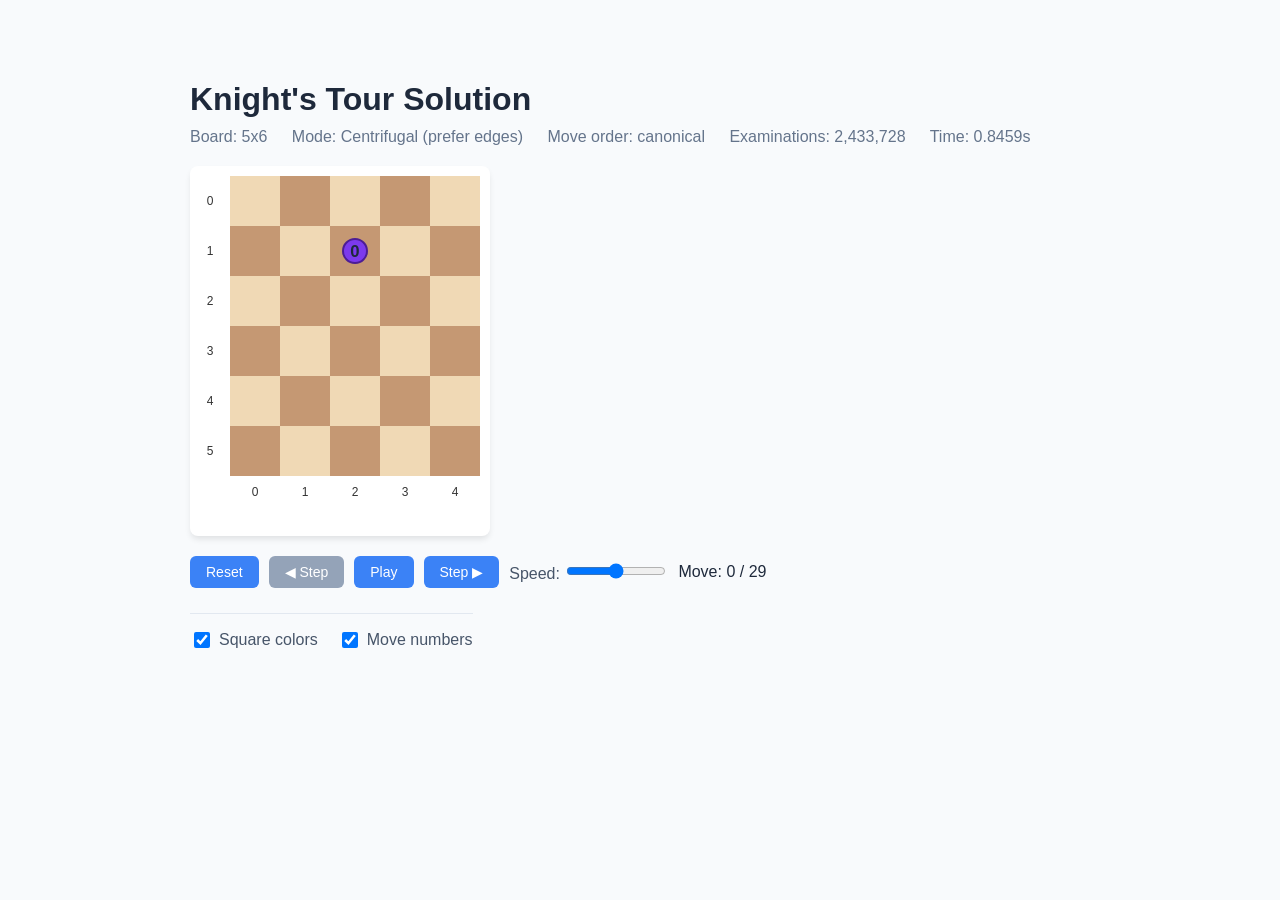
==== knight-tour.html @ e676902e "adapted README and added more options to the graph" ====
<!DOCTYPE html>
<html lang="en">
<head>
    <meta charset="UTF-8">
    <meta name="viewport" content="width=device-width, initial-scale=1.0">
    <title>Knight's Tour - 5x6</title>
    <style>
body {
    font-family: -apple-system, BlinkMacSystemFont, 'Segoe UI', Roboto, sans-serif;
    max-width: 900px;
    margin: 40px auto;
    padding: 20px;
    background: #f8fafc;
}
h1 {
    color: #1e293b;
    margin-bottom: 10px;
}
.metadata {
    color: #64748b;
    margin-bottom: 20px;
}
.metadata span {
    margin-right: 20px;
}
#board {
    display: block;
    margin: 20px 0;
    background: white;
    border-radius: 8px;
    box-shadow: 0 4px 6px -1px rgba(0,0,0,0.1);
    padding: 10px;
}
.controls {
    display: flex;
    gap: 10px;
    align-items: center;
    margin-top: 20px;
    flex-wrap: wrap;
}
.controls button {
    padding: 8px 16px;
    font-size: 14px;
    border: none;
    border-radius: 6px;
    background: #3b82f6;
    color: white;
    cursor: pointer;
    transition: background 0.2s;
}
.controls button:hover {
    background: #2563eb;
}
.controls button:disabled {
    background: #94a3b8;
    cursor: not-allowed;
}
.controls label {
    color: #475569;
}
.controls input[type="range"] {
    width: 100px;
}
#move-display {
    font-size: 16px;
    color: #1e293b;
    font-weight: 500;
    min-width: 120px;
}
.view-options {
    margin-top: 15px;
    padding-top: 15px;
    border-top: 1px solid #e2e8f0;
    display: flex;
    gap: 20px;
    flex-wrap: wrap;
}
.view-options label {
    display: flex;
    align-items: center;
    gap: 6px;
    color: #475569;
    cursor: pointer;
    user-select: none;
}
.view-options input[type="checkbox"] {
    width: 16px;
    height: 16px;
    cursor: pointer;
}
</style>
</head>
<body>
    <h1>Knight's Tour Solution</h1>
    <div class="metadata">
        <span>Board: 5x6</span>
        <span>Mode: Centrifugal (prefer edges)</span>
        <span>Move order: canonical</span>
        <span>Examinations: 2,433,728</span>
        <span>Time: 0.8459s</span>
    </div>
    <svg id="board" width="280" height="350"
     xmlns="http://www.w3.org/2000/svg">
    <!-- Grid with colors -->
    <g id="grid-colored">
    <rect x="30" y="0" width="50" height="50" fill="#f0d9b5" />
    <rect x="80" y="0" width="50" height="50" fill="#c59873" />
    <rect x="130" y="0" width="50" height="50" fill="#f0d9b5" />
    <rect x="180" y="0" width="50" height="50" fill="#c59873" />
    <rect x="230" y="0" width="50" height="50" fill="#f0d9b5" />
    <rect x="30" y="50" width="50" height="50" fill="#c59873" />
    <rect x="80" y="50" width="50" height="50" fill="#f0d9b5" />
    <rect x="130" y="50" width="50" height="50" fill="#c59873" />
    <rect x="180" y="50" width="50" height="50" fill="#f0d9b5" />
    <rect x="230" y="50" width="50" height="50" fill="#c59873" />
    <rect x="30" y="100" width="50" height="50" fill="#f0d9b5" />
    <rect x="80" y="100" width="50" height="50" fill="#c59873" />
    <rect x="130" y="100" width="50" height="50" fill="#f0d9b5" />
    <rect x="180" y="100" width="50" height="50" fill="#c59873" />
    <rect x="230" y="100" width="50" height="50" fill="#f0d9b5" />
    <rect x="30" y="150" width="50" height="50" fill="#c59873" />
    <rect x="80" y="150" width="50" height="50" fill="#f0d9b5" />
    <rect x="130" y="150" width="50" height="50" fill="#c59873" />
    <rect x="180" y="150" width="50" height="50" fill="#f0d9b5" />
    <rect x="230" y="150" width="50" height="50" fill="#c59873" />
    <rect x="30" y="200" width="50" height="50" fill="#f0d9b5" />
    <rect x="80" y="200" width="50" height="50" fill="#c59873" />
    <rect x="130" y="200" width="50" height="50" fill="#f0d9b5" />
    <rect x="180" y="200" width="50" height="50" fill="#c59873" />
    <rect x="230" y="200" width="50" height="50" fill="#f0d9b5" />
    <rect x="30" y="250" width="50" height="50" fill="#c59873" />
    <rect x="80" y="250" width="50" height="50" fill="#f0d9b5" />
    <rect x="130" y="250" width="50" height="50" fill="#c59873" />
    <rect x="180" y="250" width="50" height="50" fill="#f0d9b5" />
    <rect x="230" y="250" width="50" height="50" fill="#c59873" />
    </g>

    <!-- Grid without colors (hidden by default) -->
    <g id="grid-plain" style="display:none;">
    <rect x="30" y="0" width="50" height="50" fill="white" stroke="#ccc" stroke-width="1" />
    <rect x="80" y="0" width="50" height="50" fill="white" stroke="#ccc" stroke-width="1" />
    <rect x="130" y="0" width="50" height="50" fill="white" stroke="#ccc" stroke-width="1" />
    <rect x="180" y="0" width="50" height="50" fill="white" stroke="#ccc" stroke-width="1" />
    <rect x="230" y="0" width="50" height="50" fill="white" stroke="#ccc" stroke-width="1" />
    <rect x="30" y="50" width="50" height="50" fill="white" stroke="#ccc" stroke-width="1" />
    <rect x="80" y="50" width="50" height="50" fill="white" stroke="#ccc" stroke-width="1" />
    <rect x="130" y="50" width="50" height="50" fill="white" stroke="#ccc" stroke-width="1" />
    <rect x="180" y="50" width="50" height="50" fill="white" stroke="#ccc" stroke-width="1" />
    <rect x="230" y="50" width="50" height="50" fill="white" stroke="#ccc" stroke-width="1" />
    <rect x="30" y="100" width="50" height="50" fill="white" stroke="#ccc" stroke-width="1" />
    <rect x="80" y="100" width="50" height="50" fill="white" stroke="#ccc" stroke-width="1" />
    <rect x="130" y="100" width="50" height="50" fill="white" stroke="#ccc" stroke-width="1" />
    <rect x="180" y="100" width="50" height="50" fill="white" stroke="#ccc" stroke-width="1" />
    <rect x="230" y="100" width="50" height="50" fill="white" stroke="#ccc" stroke-width="1" />
    <rect x="30" y="150" width="50" height="50" fill="white" stroke="#ccc" stroke-width="1" />
    <rect x="80" y="150" width="50" height="50" fill="white" stroke="#ccc" stroke-width="1" />
    <rect x="130" y="150" width="50" height="50" fill="white" stroke="#ccc" stroke-width="1" />
    <rect x="180" y="150" width="50" height="50" fill="white" stroke="#ccc" stroke-width="1" />
    <rect x="230" y="150" width="50" height="50" fill="white" stroke="#ccc" stroke-width="1" />
    <rect x="30" y="200" width="50" height="50" fill="white" stroke="#ccc" stroke-width="1" />
    <rect x="80" y="200" width="50" height="50" fill="white" stroke="#ccc" stroke-width="1" />
    <rect x="130" y="200" width="50" height="50" fill="white" stroke="#ccc" stroke-width="1" />
    <rect x="180" y="200" width="50" height="50" fill="white" stroke="#ccc" stroke-width="1" />
    <rect x="230" y="200" width="50" height="50" fill="white" stroke="#ccc" stroke-width="1" />
    <rect x="30" y="250" width="50" height="50" fill="white" stroke="#ccc" stroke-width="1" />
    <rect x="80" y="250" width="50" height="50" fill="white" stroke="#ccc" stroke-width="1" />
    <rect x="130" y="250" width="50" height="50" fill="white" stroke="#ccc" stroke-width="1" />
    <rect x="180" y="250" width="50" height="50" fill="white" stroke="#ccc" stroke-width="1" />
    <rect x="230" y="250" width="50" height="50" fill="white" stroke="#ccc" stroke-width="1" />
    </g>

    <!-- Coordinates -->
    <text x="55.0" y="320" text-anchor="middle" font-size="12" fill="#333">0</text>
    <text x="105.0" y="320" text-anchor="middle" font-size="12" fill="#333">1</text>
    <text x="155.0" y="320" text-anchor="middle" font-size="12" fill="#333">2</text>
    <text x="205.0" y="320" text-anchor="middle" font-size="12" fill="#333">3</text>
    <text x="255.0" y="320" text-anchor="middle" font-size="12" fill="#333">4</text>
    <text x="10" y="29.0" text-anchor="middle" font-size="12" fill="#333">0</text>
    <text x="10" y="79.0" text-anchor="middle" font-size="12" fill="#333">1</text>
    <text x="10" y="129.0" text-anchor="middle" font-size="12" fill="#333">2</text>
    <text x="10" y="179.0" text-anchor="middle" font-size="12" fill="#333">3</text>
    <text x="10" y="229.0" text-anchor="middle" font-size="12" fill="#333">4</text>
    <text x="10" y="279.0" text-anchor="middle" font-size="12" fill="#333">5</text>

    <!-- Path (drawn by JavaScript) -->
    <g id="path-lines"></g>

    <!-- Closing line for closed tour (hidden until complete) -->
    <line id="closing-line" style="display:none;"
          stroke="#ef4444" stroke-width="4" stroke-linecap="round"
          stroke-dasharray="8,4" />

    <!-- Knight marker -->
    <circle id="knight" cx="0" cy="0" r="12" fill="#7c3aed"
            stroke="#4c1d95" stroke-width="2" style="display:none;" />

    <!-- Move numbers (shown progressively) -->
    <g id="move-numbers"></g>
</svg>
    
    <div class="controls">
        <button id="reset" onclick="reset()">Reset</button>
        <button id="stepBack" onclick="stepBack()">◀ Step</button>
        <button id="playPause" onclick="togglePlayPause()">Play</button>
        <button id="stepForward" onclick="stepForward()">Step ▶</button>
        <label>Speed: <input type="range" id="speed" min="1" max="100" value="50"></label>
        <span id="move-display">Move: 0 / 0</span>
        <div class="view-options">
            <label><input type="checkbox" id="showColors" checked onchange="toggleColors()"> Square colors</label>
            <label><input type="checkbox" id="showNumbers" checked onchange="toggleNumbers()"> Move numbers</label>
        </div>
    </div>
    <script>

const path = [[2, 1], [0, 0], [1, 2], [0, 4], [2, 5], [4, 4], [2, 3], [3, 5], [4, 3], [3, 1], [1, 0], [0, 2], [1, 4], [3, 3], [4, 5], [2, 4], [0, 5], [1, 3], [0, 1], [2, 0], [4, 1], [2, 2], [3, 0], [4, 2], [3, 4], [1, 5], [0, 3], [1, 1], [3, 2], [4, 0]];
const cellSize = 50;
const margin = 30;
const total = path.length;
const isClosed = true;

let currentMove = 0;
let isPlaying = false;
let animationTimer = null;
let showNumbers = true;
let showColors = true;

function getCellCenter(x, y) {
    return [
        margin + x * cellSize + cellSize / 2,
        y * cellSize + cellSize / 2
    ];
}

function interpolateColor(ratio) {
    const r = Math.floor(0x22 + (0xef - 0x22) * ratio);
    const g = Math.floor(0xc5 - (0xc5 - 0x44) * ratio);
    const b = Math.floor(0x5e - (0x5e - 0x44) * ratio);
    return `#${r.toString(16).padStart(2,'0')}${g.toString(16).padStart(2,'0')}${b.toString(16).padStart(2,'0')}`;
}

function updateDisplay() {
    document.getElementById('move-display').textContent = `Move: ${currentMove} / ${total - 1}`;
    document.getElementById('stepBack').disabled = currentMove === 0;
    document.getElementById('stepForward').disabled = currentMove >= total - 1;
}

function updateClosingLine() {
    const closingLine = document.getElementById('closing-line');
    if (!isClosed || currentMove < total - 1) {
        closingLine.style.display = 'none';
        return;
    }
    // Show closing line when tour is complete
    const [x1, y1] = getCellCenter(path[total-1][0], path[total-1][1]);
    const [x2, y2] = getCellCenter(path[0][0], path[0][1]);
    closingLine.setAttribute('x1', x1);
    closingLine.setAttribute('y1', y1);
    closingLine.setAttribute('x2', x2);
    closingLine.setAttribute('y2', y2);
    closingLine.style.display = 'block';
}

function drawUpToMove(moveNum) {
    const pathGroup = document.getElementById('path-lines');
    const numbersGroup = document.getElementById('move-numbers');
    const knight = document.getElementById('knight');

    // Clear existing
    pathGroup.innerHTML = '';
    numbersGroup.innerHTML = '';

    // Draw path lines up to current move
    for (let i = 0; i < moveNum; i++) {
        const [x1, y1] = getCellCenter(path[i][0], path[i][1]);
        const [x2, y2] = getCellCenter(path[i+1][0], path[i+1][1]);
        const ratio = i / (total - 1);
        const color = interpolateColor(ratio);

        const line = document.createElementNS('http://www.w3.org/2000/svg', 'line');
        line.setAttribute('x1', x1);
        line.setAttribute('y1', y1);
        line.setAttribute('x2', x2);
        line.setAttribute('y2', y2);
        line.setAttribute('stroke', color);
        line.setAttribute('stroke-width', '3');
        line.setAttribute('stroke-linecap', 'round');
        pathGroup.appendChild(line);
    }

    // Draw move numbers up to current (if enabled)
    if (showNumbers) {
        const fontSize = cellSize / 3;
        for (let i = 0; i <= moveNum; i++) {
            const [cx, cy] = getCellCenter(path[i][0], path[i][1]);
            const text = document.createElementNS('http://www.w3.org/2000/svg', 'text');
            text.setAttribute('x', cx);
            text.setAttribute('y', cy + fontSize / 3);
            text.setAttribute('text-anchor', 'middle');
            text.setAttribute('font-size', fontSize);
            text.setAttribute('font-weight', 'bold');
            text.setAttribute('fill', '#1e293b');
            text.textContent = i;
            numbersGroup.appendChild(text);
        }
    }

    // Position knight
    const [kx, ky] = getCellCenter(path[moveNum][0], path[moveNum][1]);
    knight.setAttribute('cx', kx);
    knight.setAttribute('cy', ky);
    knight.style.display = 'block';

    // Update closing line
    updateClosingLine();
}

function toggleNumbers() {
    showNumbers = document.getElementById('showNumbers').checked;
    drawUpToMove(currentMove);
}

function toggleColors() {
    showColors = document.getElementById('showColors').checked;
    document.getElementById('grid-colored').style.display = showColors ? 'block' : 'none';
    document.getElementById('grid-plain').style.display = showColors ? 'none' : 'block';
}

function stepForward() {
    if (currentMove < total - 1) {
        currentMove++;
        drawUpToMove(currentMove);
        updateDisplay();
    }
    if (currentMove >= total - 1) {
        pause();
    }
}

function stepBack() {
    if (currentMove > 0) {
        currentMove--;
        drawUpToMove(currentMove);
        updateDisplay();
    }
}

function reset() {
    pause();
    currentMove = 0;
    drawUpToMove(currentMove);
    updateDisplay();
}

function getSpeed() {
    return 1000 - document.getElementById('speed').value * 9;
}

function play() {
    if (currentMove >= total - 1) {
        currentMove = 0;
    }
    isPlaying = true;
    document.getElementById('playPause').textContent = 'Pause';
    tick();
}

function pause() {
    isPlaying = false;
    document.getElementById('playPause').textContent = 'Play';
    if (animationTimer) {
        clearTimeout(animationTimer);
        animationTimer = null;
    }
}

function togglePlayPause() {
    if (isPlaying) {
        pause();
    } else {
        play();
    }
}

function tick() {
    if (!isPlaying) return;
    stepForward();
    if (currentMove < total - 1) {
        animationTimer = setTimeout(tick, getSpeed());
    }
}

// Initialize
drawUpToMove(0);
updateDisplay();

</script>
</body>
</html>
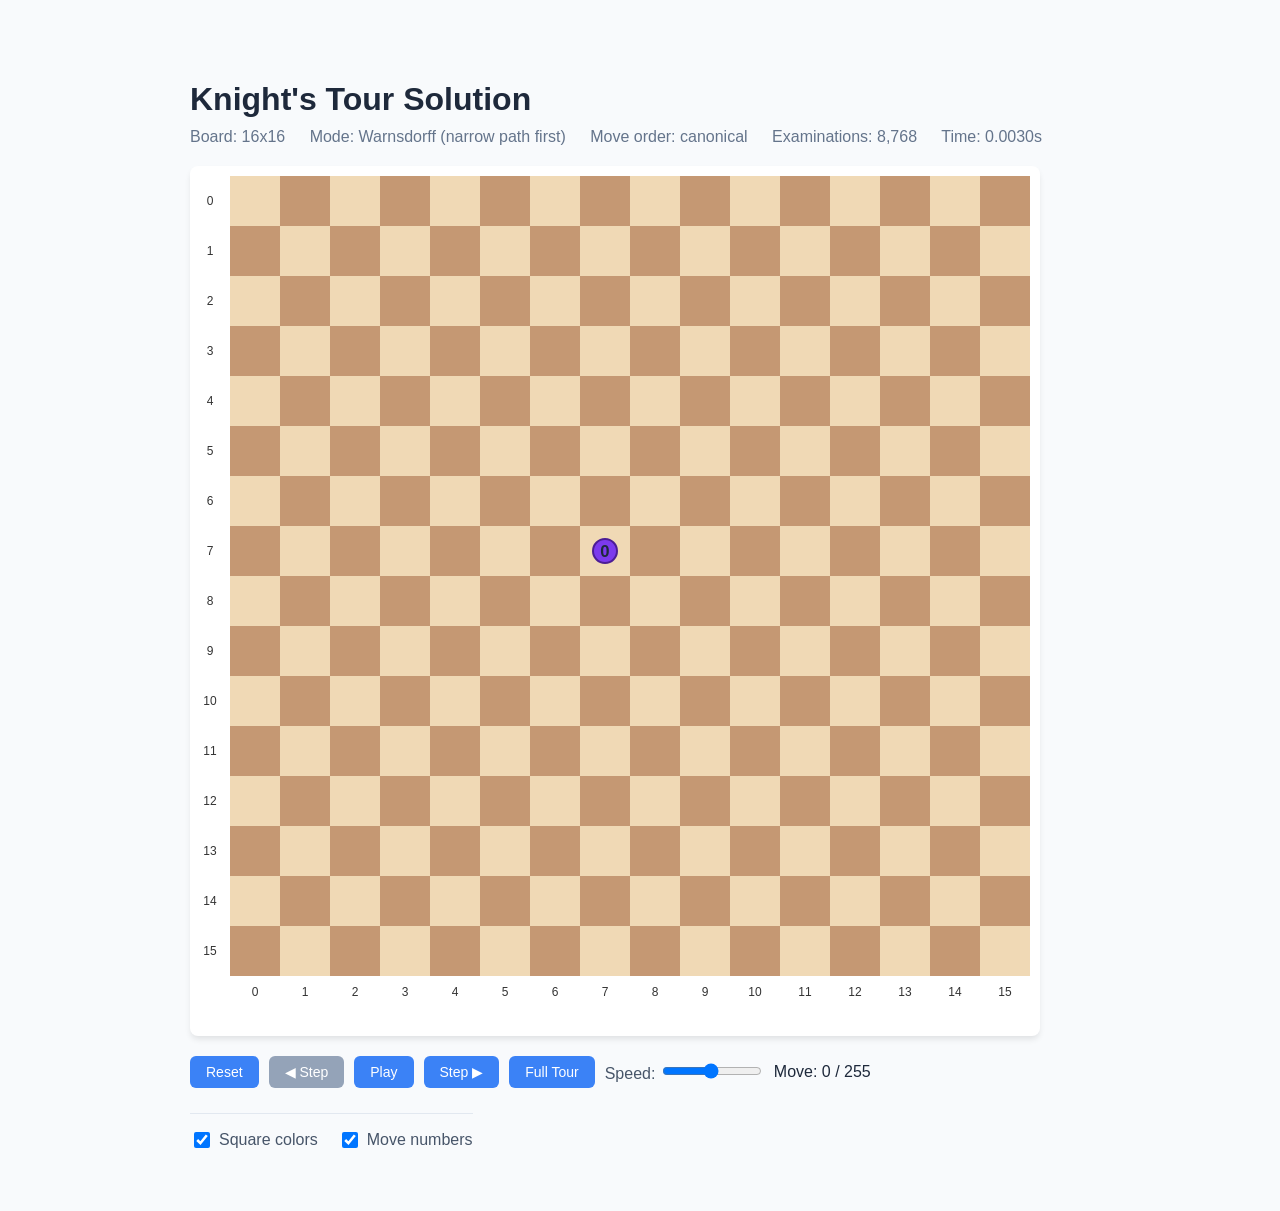
==== commit b63a0e9e: "Add symmetry analysis and German README" ====
--- a/knight-tour.html
+++ b/knight-tour.html
@@ -3,7 +3,7 @@
 <head>
     <meta charset="UTF-8">
     <meta name="viewport" content="width=device-width, initial-scale=1.0">
-    <title>Knight's Tour - 5x6</title>
+    <title>Knight's Tour - 16x16</title>
     <style>
 body {
     font-family: -apple-system, BlinkMacSystemFont, 'Segoe UI', Roboto, sans-serif;
@@ -93,13 +93,13 @@
 <body>
     <h1>Knight's Tour Solution</h1>
     <div class="metadata">
-        <span>Board: 5x6</span>
-        <span>Mode: Centrifugal (prefer edges)</span>
+        <span>Board: 16x16</span>
+        <span>Mode: Warnsdorff (narrow path first)</span>
         <span>Move order: canonical</span>
-        <span>Examinations: 2,433,728</span>
-        <span>Time: 0.8459s</span>
+        <span>Examinations: 8,768</span>
+        <span>Time: 0.0030s</span>
     </div>
-    <svg id="board" width="280" height="350"
+    <svg id="board" width="830" height="850"
      xmlns="http://www.w3.org/2000/svg">
     <!-- Grid with colors -->
     <g id="grid-colored">
@@ -108,31 +108,257 @@
     <rect x="130" y="0" width="50" height="50" fill="#f0d9b5" />
     <rect x="180" y="0" width="50" height="50" fill="#c59873" />
     <rect x="230" y="0" width="50" height="50" fill="#f0d9b5" />
+    <rect x="280" y="0" width="50" height="50" fill="#c59873" />
+    <rect x="330" y="0" width="50" height="50" fill="#f0d9b5" />
+    <rect x="380" y="0" width="50" height="50" fill="#c59873" />
+    <rect x="430" y="0" width="50" height="50" fill="#f0d9b5" />
+    <rect x="480" y="0" width="50" height="50" fill="#c59873" />
+    <rect x="530" y="0" width="50" height="50" fill="#f0d9b5" />
+    <rect x="580" y="0" width="50" height="50" fill="#c59873" />
+    <rect x="630" y="0" width="50" height="50" fill="#f0d9b5" />
+    <rect x="680" y="0" width="50" height="50" fill="#c59873" />
+    <rect x="730" y="0" width="50" height="50" fill="#f0d9b5" />
+    <rect x="780" y="0" width="50" height="50" fill="#c59873" />
     <rect x="30" y="50" width="50" height="50" fill="#c59873" />
     <rect x="80" y="50" width="50" height="50" fill="#f0d9b5" />
     <rect x="130" y="50" width="50" height="50" fill="#c59873" />
     <rect x="180" y="50" width="50" height="50" fill="#f0d9b5" />
     <rect x="230" y="50" width="50" height="50" fill="#c59873" />
+    <rect x="280" y="50" width="50" height="50" fill="#f0d9b5" />
+    <rect x="330" y="50" width="50" height="50" fill="#c59873" />
+    <rect x="380" y="50" width="50" height="50" fill="#f0d9b5" />
+    <rect x="430" y="50" width="50" height="50" fill="#c59873" />
+    <rect x="480" y="50" width="50" height="50" fill="#f0d9b5" />
+    <rect x="530" y="50" width="50" height="50" fill="#c59873" />
+    <rect x="580" y="50" width="50" height="50" fill="#f0d9b5" />
+    <rect x="630" y="50" width="50" height="50" fill="#c59873" />
+    <rect x="680" y="50" width="50" height="50" fill="#f0d9b5" />
+    <rect x="730" y="50" width="50" height="50" fill="#c59873" />
+    <rect x="780" y="50" width="50" height="50" fill="#f0d9b5" />
     <rect x="30" y="100" width="50" height="50" fill="#f0d9b5" />
     <rect x="80" y="100" width="50" height="50" fill="#c59873" />
     <rect x="130" y="100" width="50" height="50" fill="#f0d9b5" />
     <rect x="180" y="100" width="50" height="50" fill="#c59873" />
     <rect x="230" y="100" width="50" height="50" fill="#f0d9b5" />
+    <rect x="280" y="100" width="50" height="50" fill="#c59873" />
+    <rect x="330" y="100" width="50" height="50" fill="#f0d9b5" />
+    <rect x="380" y="100" width="50" height="50" fill="#c59873" />
+    <rect x="430" y="100" width="50" height="50" fill="#f0d9b5" />
+    <rect x="480" y="100" width="50" height="50" fill="#c59873" />
+    <rect x="530" y="100" width="50" height="50" fill="#f0d9b5" />
+    <rect x="580" y="100" width="50" height="50" fill="#c59873" />
+    <rect x="630" y="100" width="50" height="50" fill="#f0d9b5" />
+    <rect x="680" y="100" width="50" height="50" fill="#c59873" />
+    <rect x="730" y="100" width="50" height="50" fill="#f0d9b5" />
+    <rect x="780" y="100" width="50" height="50" fill="#c59873" />
     <rect x="30" y="150" width="50" height="50" fill="#c59873" />
     <rect x="80" y="150" width="50" height="50" fill="#f0d9b5" />
     <rect x="130" y="150" width="50" height="50" fill="#c59873" />
     <rect x="180" y="150" width="50" height="50" fill="#f0d9b5" />
     <rect x="230" y="150" width="50" height="50" fill="#c59873" />
+    <rect x="280" y="150" width="50" height="50" fill="#f0d9b5" />
+    <rect x="330" y="150" width="50" height="50" fill="#c59873" />
+    <rect x="380" y="150" width="50" height="50" fill="#f0d9b5" />
+    <rect x="430" y="150" width="50" height="50" fill="#c59873" />
+    <rect x="480" y="150" width="50" height="50" fill="#f0d9b5" />
+    <rect x="530" y="150" width="50" height="50" fill="#c59873" />
+    <rect x="580" y="150" width="50" height="50" fill="#f0d9b5" />
+    <rect x="630" y="150" width="50" height="50" fill="#c59873" />
+    <rect x="680" y="150" width="50" height="50" fill="#f0d9b5" />
+    <rect x="730" y="150" width="50" height="50" fill="#c59873" />
+    <rect x="780" y="150" width="50" height="50" fill="#f0d9b5" />
     <rect x="30" y="200" width="50" height="50" fill="#f0d9b5" />
     <rect x="80" y="200" width="50" height="50" fill="#c59873" />
     <rect x="130" y="200" width="50" height="50" fill="#f0d9b5" />
     <rect x="180" y="200" width="50" height="50" fill="#c59873" />
     <rect x="230" y="200" width="50" height="50" fill="#f0d9b5" />
+    <rect x="280" y="200" width="50" height="50" fill="#c59873" />
+    <rect x="330" y="200" width="50" height="50" fill="#f0d9b5" />
+    <rect x="380" y="200" width="50" height="50" fill="#c59873" />
+    <rect x="430" y="200" width="50" height="50" fill="#f0d9b5" />
+    <rect x="480" y="200" width="50" height="50" fill="#c59873" />
+    <rect x="530" y="200" width="50" height="50" fill="#f0d9b5" />
+    <rect x="580" y="200" width="50" height="50" fill="#c59873" />
+    <rect x="630" y="200" width="50" height="50" fill="#f0d9b5" />
+    <rect x="680" y="200" width="50" height="50" fill="#c59873" />
+    <rect x="730" y="200" width="50" height="50" fill="#f0d9b5" />
+    <rect x="780" y="200" width="50" height="50" fill="#c59873" />
     <rect x="30" y="250" width="50" height="50" fill="#c59873" />
     <rect x="80" y="250" width="50" height="50" fill="#f0d9b5" />
     <rect x="130" y="250" width="50" height="50" fill="#c59873" />
     <rect x="180" y="250" width="50" height="50" fill="#f0d9b5" />
     <rect x="230" y="250" width="50" height="50" fill="#c59873" />
+    <rect x="280" y="250" width="50" height="50" fill="#f0d9b5" />
+    <rect x="330" y="250" width="50" height="50" fill="#c59873" />
+    <rect x="380" y="250" width="50" height="50" fill="#f0d9b5" />
+    <rect x="430" y="250" width="50" height="50" fill="#c59873" />
+    <rect x="480" y="250" width="50" height="50" fill="#f0d9b5" />
+    <rect x="530" y="250" width="50" height="50" fill="#c59873" />
+    <rect x="580" y="250" width="50" height="50" fill="#f0d9b5" />
+    <rect x="630" y="250" width="50" height="50" fill="#c59873" />
+    <rect x="680" y="250" width="50" height="50" fill="#f0d9b5" />
+    <rect x="730" y="250" width="50" height="50" fill="#c59873" />
+    <rect x="780" y="250" width="50" height="50" fill="#f0d9b5" />
+    <rect x="30" y="300" width="50" height="50" fill="#f0d9b5" />
+    <rect x="80" y="300" width="50" height="50" fill="#c59873" />
+    <rect x="130" y="300" width="50" height="50" fill="#f0d9b5" />
+    <rect x="180" y="300" width="50" height="50" fill="#c59873" />
+    <rect x="230" y="300" width="50" height="50" fill="#f0d9b5" />
+    <rect x="280" y="300" width="50" height="50" fill="#c59873" />
+    <rect x="330" y="300" width="50" height="50" fill="#f0d9b5" />
+    <rect x="380" y="300" width="50" height="50" fill="#c59873" />
+    <rect x="430" y="300" width="50" height="50" fill="#f0d9b5" />
+    <rect x="480" y="300" width="50" height="50" fill="#c59873" />
+    <rect x="530" y="300" width="50" height="50" fill="#f0d9b5" />
+    <rect x="580" y="300" width="50" height="50" fill="#c59873" />
+    <rect x="630" y="300" width="50" height="50" fill="#f0d9b5" />
+    <rect x="680" y="300" width="50" height="50" fill="#c59873" />
+    <rect x="730" y="300" width="50" height="50" fill="#f0d9b5" />
+    <rect x="780" y="300" width="50" height="50" fill="#c59873" />
+    <rect x="30" y="350" width="50" height="50" fill="#c59873" />
+    <rect x="80" y="350" width="50" height="50" fill="#f0d9b5" />
+    <rect x="130" y="350" width="50" height="50" fill="#c59873" />
+    <rect x="180" y="350" width="50" height="50" fill="#f0d9b5" />
+    <rect x="230" y="350" width="50" height="50" fill="#c59873" />
+    <rect x="280" y="350" width="50" height="50" fill="#f0d9b5" />
+    <rect x="330" y="350" width="50" height="50" fill="#c59873" />
+    <rect x="380" y="350" width="50" height="50" fill="#f0d9b5" />
+    <rect x="430" y="350" width="50" height="50" fill="#c59873" />
+    <rect x="480" y="350" width="50" height="50" fill="#f0d9b5" />
+    <rect x="530" y="350" width="50" height="50" fill="#c59873" />
+    <rect x="580" y="350" width="50" height="50" fill="#f0d9b5" />
+    <rect x="630" y="350" width="50" height="50" fill="#c59873" />
+    <rect x="680" y="350" width="50" height="50" fill="#f0d9b5" />
+    <rect x="730" y="350" width="50" height="50" fill="#c59873" />
+    <rect x="780" y="350" width="50" height="50" fill="#f0d9b5" />
+    <rect x="30" y="400" width="50" height="50" fill="#f0d9b5" />
+    <rect x="80" y="400" width="50" height="50" fill="#c59873" />
+    <rect x="130" y="400" width="50" height="50" fill="#f0d9b5" />
+    <rect x="180" y="400" width="50" height="50" fill="#c59873" />
+    <rect x="230" y="400" width="50" height="50" fill="#f0d9b5" />
+    <rect x="280" y="400" width="50" height="50" fill="#c59873" />
+    <rect x="330" y="400" width="50" height="50" fill="#f0d9b5" />
+    <rect x="380" y="400" width="50" height="50" fill="#c59873" />
+    <rect x="430" y="400" width="50" height="50" fill="#f0d9b5" />
+    <rect x="480" y="400" width="50" height="50" fill="#c59873" />
+    <rect x="530" y="400" width="50" height="50" fill="#f0d9b5" />
+    <rect x="580" y="400" width="50" height="50" fill="#c59873" />
+    <rect x="630" y="400" width="50" height="50" fill="#f0d9b5" />
+    <rect x="680" y="400" width="50" height="50" fill="#c59873" />
+    <rect x="730" y="400" width="50" height="50" fill="#f0d9b5" />
+    <rect x="780" y="400" width="50" height="50" fill="#c59873" />
+    <rect x="30" y="450" width="50" height="50" fill="#c59873" />
+    <rect x="80" y="450" width="50" height="50" fill="#f0d9b5" />
+    <rect x="130" y="450" width="50" height="50" fill="#c59873" />
+    <rect x="180" y="450" width="50" height="50" fill="#f0d9b5" />
+    <rect x="230" y="450" width="50" height="50" fill="#c59873" />
+    <rect x="280" y="450" width="50" height="50" fill="#f0d9b5" />
+    <rect x="330" y="450" width="50" height="50" fill="#c59873" />
+    <rect x="380" y="450" width="50" height="50" fill="#f0d9b5" />
+    <rect x="430" y="450" width="50" height="50" fill="#c59873" />
+    <rect x="480" y="450" width="50" height="50" fill="#f0d9b5" />
+    <rect x="530" y="450" width="50" height="50" fill="#c59873" />
+    <rect x="580" y="450" width="50" height="50" fill="#f0d9b5" />
+    <rect x="630" y="450" width="50" height="50" fill="#c59873" />
+    <rect x="680" y="450" width="50" height="50" fill="#f0d9b5" />
+    <rect x="730" y="450" width="50" height="50" fill="#c59873" />
+    <rect x="780" y="450" width="50" height="50" fill="#f0d9b5" />
+    <rect x="30" y="500" width="50" height="50" fill="#f0d9b5" />
+    <rect x="80" y="500" width="50" height="50" fill="#c59873" />
+    <rect x="130" y="500" width="50" height="50" fill="#f0d9b5" />
+    <rect x="180" y="500" width="50" height="50" fill="#c59873" />
+    <rect x="230" y="500" width="50" height="50" fill="#f0d9b5" />
+    <rect x="280" y="500" width="50" height="50" fill="#c59873" />
+    <rect x="330" y="500" width="50" height="50" fill="#f0d9b5" />
+    <rect x="380" y="500" width="50" height="50" fill="#c59873" />
+    <rect x="430" y="500" width="50" height="50" fill="#f0d9b5" />
+    <rect x="480" y="500" width="50" height="50" fill="#c59873" />
+    <rect x="530" y="500" width="50" height="50" fill="#f0d9b5" />
+    <rect x="580" y="500" width="50" height="50" fill="#c59873" />
+    <rect x="630" y="500" width="50" height="50" fill="#f0d9b5" />
+    <rect x="680" y="500" width="50" height="50" fill="#c59873" />
+    <rect x="730" y="500" width="50" height="50" fill="#f0d9b5" />
+    <rect x="780" y="500" width="50" height="50" fill="#c59873" />
+    <rect x="30" y="550" width="50" height="50" fill="#c59873" />
+    <rect x="80" y="550" width="50" height="50" fill="#f0d9b5" />
+    <rect x="130" y="550" width="50" height="50" fill="#c59873" />
+    <rect x="180" y="550" width="50" height="50" fill="#f0d9b5" />
+    <rect x="230" y="550" width="50" height="50" fill="#c59873" />
+    <rect x="280" y="550" width="50" height="50" fill="#f0d9b5" />
+    <rect x="330" y="550" width="50" height="50" fill="#c59873" />
+    <rect x="380" y="550" width="50" height="50" fill="#f0d9b5" />
+    <rect x="430" y="550" width="50" height="50" fill="#c59873" />
+    <rect x="480" y="550" width="50" height="50" fill="#f0d9b5" />
+    <rect x="530" y="550" width="50" height="50" fill="#c59873" />
+    <rect x="580" y="550" width="50" height="50" fill="#f0d9b5" />
+    <rect x="630" y="550" width="50" height="50" fill="#c59873" />
+    <rect x="680" y="550" width="50" height="50" fill="#f0d9b5" />
+    <rect x="730" y="550" width="50" height="50" fill="#c59873" />
+    <rect x="780" y="550" width="50" height="50" fill="#f0d9b5" />
+    <rect x="30" y="600" width="50" height="50" fill="#f0d9b5" />
+    <rect x="80" y="600" width="50" height="50" fill="#c59873" />
+    <rect x="130" y="600" width="50" height="50" fill="#f0d9b5" />
+    <rect x="180" y="600" width="50" height="50" fill="#c59873" />
+    <rect x="230" y="600" width="50" height="50" fill="#f0d9b5" />
+    <rect x="280" y="600" width="50" height="50" fill="#c59873" />
+    <rect x="330" y="600" width="50" height="50" fill="#f0d9b5" />
+    <rect x="380" y="600" width="50" height="50" fill="#c59873" />
+    <rect x="430" y="600" width="50" height="50" fill="#f0d9b5" />
+    <rect x="480" y="600" width="50" height="50" fill="#c59873" />
+    <rect x="530" y="600" width="50" height="50" fill="#f0d9b5" />
+    <rect x="580" y="600" width="50" height="50" fill="#c59873" />
+    <rect x="630" y="600" width="50" height="50" fill="#f0d9b5" />
+    <rect x="680" y="600" width="50" height="50" fill="#c59873" />
+    <rect x="730" y="600" width="50" height="50" fill="#f0d9b5" />
+    <rect x="780" y="600" width="50" height="50" fill="#c59873" />
+    <rect x="30" y="650" width="50" height="50" fill="#c59873" />
+    <rect x="80" y="650" width="50" height="50" fill="#f0d9b5" />
+    <rect x="130" y="650" width="50" height="50" fill="#c59873" />
+    <rect x="180" y="650" width="50" height="50" fill="#f0d9b5" />
+    <rect x="230" y="650" width="50" height="50" fill="#c59873" />
+    <rect x="280" y="650" width="50" height="50" fill="#f0d9b5" />
+    <rect x="330" y="650" width="50" height="50" fill="#c59873" />
+    <rect x="380" y="650" width="50" height="50" fill="#f0d9b5" />
+    <rect x="430" y="650" width="50" height="50" fill="#c59873" />
+    <rect x="480" y="650" width="50" height="50" fill="#f0d9b5" />
+    <rect x="530" y="650" width="50" height="50" fill="#c59873" />
+    <rect x="580" y="650" width="50" height="50" fill="#f0d9b5" />
+    <rect x="630" y="650" width="50" height="50" fill="#c59873" />
+    <rect x="680" y="650" width="50" height="50" fill="#f0d9b5" />
+    <rect x="730" y="650" width="50" height="50" fill="#c59873" />
+    <rect x="780" y="650" width="50" height="50" fill="#f0d9b5" />
+    <rect x="30" y="700" width="50" height="50" fill="#f0d9b5" />
+    <rect x="80" y="700" width="50" height="50" fill="#c59873" />
+    <rect x="130" y="700" width="50" height="50" fill="#f0d9b5" />
+    <rect x="180" y="700" width="50" height="50" fill="#c59873" />
+    <rect x="230" y="700" width="50" height="50" fill="#f0d9b5" />
+    <rect x="280" y="700" width="50" height="50" fill="#c59873" />
+    <rect x="330" y="700" width="50" height="50" fill="#f0d9b5" />
+    <rect x="380" y="700" width="50" height="50" fill="#c59873" />
+    <rect x="430" y="700" width="50" height="50" fill="#f0d9b5" />
+    <rect x="480" y="700" width="50" height="50" fill="#c59873" />
+    <rect x="530" y="700" width="50" height="50" fill="#f0d9b5" />
+    <rect x="580" y="700" width="50" height="50" fill="#c59873" />
+    <rect x="630" y="700" width="50" height="50" fill="#f0d9b5" />
+    <rect x="680" y="700" width="50" height="50" fill="#c59873" />
+    <rect x="730" y="700" width="50" height="50" fill="#f0d9b5" />
+    <rect x="780" y="700" width="50" height="50" fill="#c59873" />
+    <rect x="30" y="750" width="50" height="50" fill="#c59873" />
+    <rect x="80" y="750" width="50" height="50" fill="#f0d9b5" />
+    <rect x="130" y="750" width="50" height="50" fill="#c59873" />
+    <rect x="180" y="750" width="50" height="50" fill="#f0d9b5" />
+    <rect x="230" y="750" width="50" height="50" fill="#c59873" />
+    <rect x="280" y="750" width="50" height="50" fill="#f0d9b5" />
+    <rect x="330" y="750" width="50" height="50" fill="#c59873" />
+    <rect x="380" y="750" width="50" height="50" fill="#f0d9b5" />
+    <rect x="430" y="750" width="50" height="50" fill="#c59873" />
+    <rect x="480" y="750" width="50" height="50" fill="#f0d9b5" />
+    <rect x="530" y="750" width="50" height="50" fill="#c59873" />
+    <rect x="580" y="750" width="50" height="50" fill="#f0d9b5" />
+    <rect x="630" y="750" width="50" height="50" fill="#c59873" />
+    <rect x="680" y="750" width="50" height="50" fill="#f0d9b5" />
+    <rect x="730" y="750" width="50" height="50" fill="#c59873" />
+    <rect x="780" y="750" width="50" height="50" fill="#f0d9b5" />
     </g>
 
     <!-- Grid without colors (hidden by default) -->
@@ -142,45 +368,292 @@
     <rect x="130" y="0" width="50" height="50" fill="white" stroke="#ccc" stroke-width="1" />
     <rect x="180" y="0" width="50" height="50" fill="white" stroke="#ccc" stroke-width="1" />
     <rect x="230" y="0" width="50" height="50" fill="white" stroke="#ccc" stroke-width="1" />
+    <rect x="280" y="0" width="50" height="50" fill="white" stroke="#ccc" stroke-width="1" />
+    <rect x="330" y="0" width="50" height="50" fill="white" stroke="#ccc" stroke-width="1" />
+    <rect x="380" y="0" width="50" height="50" fill="white" stroke="#ccc" stroke-width="1" />
+    <rect x="430" y="0" width="50" height="50" fill="white" stroke="#ccc" stroke-width="1" />
+    <rect x="480" y="0" width="50" height="50" fill="white" stroke="#ccc" stroke-width="1" />
+    <rect x="530" y="0" width="50" height="50" fill="white" stroke="#ccc" stroke-width="1" />
+    <rect x="580" y="0" width="50" height="50" fill="white" stroke="#ccc" stroke-width="1" />
+    <rect x="630" y="0" width="50" height="50" fill="white" stroke="#ccc" stroke-width="1" />
+    <rect x="680" y="0" width="50" height="50" fill="white" stroke="#ccc" stroke-width="1" />
+    <rect x="730" y="0" width="50" height="50" fill="white" stroke="#ccc" stroke-width="1" />
+    <rect x="780" y="0" width="50" height="50" fill="white" stroke="#ccc" stroke-width="1" />
     <rect x="30" y="50" width="50" height="50" fill="white" stroke="#ccc" stroke-width="1" />
     <rect x="80" y="50" width="50" height="50" fill="white" stroke="#ccc" stroke-width="1" />
     <rect x="130" y="50" width="50" height="50" fill="white" stroke="#ccc" stroke-width="1" />
     <rect x="180" y="50" width="50" height="50" fill="white" stroke="#ccc" stroke-width="1" />
     <rect x="230" y="50" width="50" height="50" fill="white" stroke="#ccc" stroke-width="1" />
+    <rect x="280" y="50" width="50" height="50" fill="white" stroke="#ccc" stroke-width="1" />
+    <rect x="330" y="50" width="50" height="50" fill="white" stroke="#ccc" stroke-width="1" />
+    <rect x="380" y="50" width="50" height="50" fill="white" stroke="#ccc" stroke-width="1" />
+    <rect x="430" y="50" width="50" height="50" fill="white" stroke="#ccc" stroke-width="1" />
+    <rect x="480" y="50" width="50" height="50" fill="white" stroke="#ccc" stroke-width="1" />
+    <rect x="530" y="50" width="50" height="50" fill="white" stroke="#ccc" stroke-width="1" />
+    <rect x="580" y="50" width="50" height="50" fill="white" stroke="#ccc" stroke-width="1" />
+    <rect x="630" y="50" width="50" height="50" fill="white" stroke="#ccc" stroke-width="1" />
+    <rect x="680" y="50" width="50" height="50" fill="white" stroke="#ccc" stroke-width="1" />
+    <rect x="730" y="50" width="50" height="50" fill="white" stroke="#ccc" stroke-width="1" />
+    <rect x="780" y="50" width="50" height="50" fill="white" stroke="#ccc" stroke-width="1" />
     <rect x="30" y="100" width="50" height="50" fill="white" stroke="#ccc" stroke-width="1" />
     <rect x="80" y="100" width="50" height="50" fill="white" stroke="#ccc" stroke-width="1" />
     <rect x="130" y="100" width="50" height="50" fill="white" stroke="#ccc" stroke-width="1" />
     <rect x="180" y="100" width="50" height="50" fill="white" stroke="#ccc" stroke-width="1" />
     <rect x="230" y="100" width="50" height="50" fill="white" stroke="#ccc" stroke-width="1" />
+    <rect x="280" y="100" width="50" height="50" fill="white" stroke="#ccc" stroke-width="1" />
+    <rect x="330" y="100" width="50" height="50" fill="white" stroke="#ccc" stroke-width="1" />
+    <rect x="380" y="100" width="50" height="50" fill="white" stroke="#ccc" stroke-width="1" />
+    <rect x="430" y="100" width="50" height="50" fill="white" stroke="#ccc" stroke-width="1" />
+    <rect x="480" y="100" width="50" height="50" fill="white" stroke="#ccc" stroke-width="1" />
+    <rect x="530" y="100" width="50" height="50" fill="white" stroke="#ccc" stroke-width="1" />
+    <rect x="580" y="100" width="50" height="50" fill="white" stroke="#ccc" stroke-width="1" />
+    <rect x="630" y="100" width="50" height="50" fill="white" stroke="#ccc" stroke-width="1" />
+    <rect x="680" y="100" width="50" height="50" fill="white" stroke="#ccc" stroke-width="1" />
+    <rect x="730" y="100" width="50" height="50" fill="white" stroke="#ccc" stroke-width="1" />
+    <rect x="780" y="100" width="50" height="50" fill="white" stroke="#ccc" stroke-width="1" />
     <rect x="30" y="150" width="50" height="50" fill="white" stroke="#ccc" stroke-width="1" />
     <rect x="80" y="150" width="50" height="50" fill="white" stroke="#ccc" stroke-width="1" />
     <rect x="130" y="150" width="50" height="50" fill="white" stroke="#ccc" stroke-width="1" />
     <rect x="180" y="150" width="50" height="50" fill="white" stroke="#ccc" stroke-width="1" />
     <rect x="230" y="150" width="50" height="50" fill="white" stroke="#ccc" stroke-width="1" />
+    <rect x="280" y="150" width="50" height="50" fill="white" stroke="#ccc" stroke-width="1" />
+    <rect x="330" y="150" width="50" height="50" fill="white" stroke="#ccc" stroke-width="1" />
+    <rect x="380" y="150" width="50" height="50" fill="white" stroke="#ccc" stroke-width="1" />
+    <rect x="430" y="150" width="50" height="50" fill="white" stroke="#ccc" stroke-width="1" />
+    <rect x="480" y="150" width="50" height="50" fill="white" stroke="#ccc" stroke-width="1" />
+    <rect x="530" y="150" width="50" height="50" fill="white" stroke="#ccc" stroke-width="1" />
+    <rect x="580" y="150" width="50" height="50" fill="white" stroke="#ccc" stroke-width="1" />
+    <rect x="630" y="150" width="50" height="50" fill="white" stroke="#ccc" stroke-width="1" />
+    <rect x="680" y="150" width="50" height="50" fill="white" stroke="#ccc" stroke-width="1" />
+    <rect x="730" y="150" width="50" height="50" fill="white" stroke="#ccc" stroke-width="1" />
+    <rect x="780" y="150" width="50" height="50" fill="white" stroke="#ccc" stroke-width="1" />
     <rect x="30" y="200" width="50" height="50" fill="white" stroke="#ccc" stroke-width="1" />
     <rect x="80" y="200" width="50" height="50" fill="white" stroke="#ccc" stroke-width="1" />
     <rect x="130" y="200" width="50" height="50" fill="white" stroke="#ccc" stroke-width="1" />
     <rect x="180" y="200" width="50" height="50" fill="white" stroke="#ccc" stroke-width="1" />
     <rect x="230" y="200" width="50" height="50" fill="white" stroke="#ccc" stroke-width="1" />
+    <rect x="280" y="200" width="50" height="50" fill="white" stroke="#ccc" stroke-width="1" />
+    <rect x="330" y="200" width="50" height="50" fill="white" stroke="#ccc" stroke-width="1" />
+    <rect x="380" y="200" width="50" height="50" fill="white" stroke="#ccc" stroke-width="1" />
+    <rect x="430" y="200" width="50" height="50" fill="white" stroke="#ccc" stroke-width="1" />
+    <rect x="480" y="200" width="50" height="50" fill="white" stroke="#ccc" stroke-width="1" />
+    <rect x="530" y="200" width="50" height="50" fill="white" stroke="#ccc" stroke-width="1" />
+    <rect x="580" y="200" width="50" height="50" fill="white" stroke="#ccc" stroke-width="1" />
+    <rect x="630" y="200" width="50" height="50" fill="white" stroke="#ccc" stroke-width="1" />
+    <rect x="680" y="200" width="50" height="50" fill="white" stroke="#ccc" stroke-width="1" />
+    <rect x="730" y="200" width="50" height="50" fill="white" stroke="#ccc" stroke-width="1" />
+    <rect x="780" y="200" width="50" height="50" fill="white" stroke="#ccc" stroke-width="1" />
     <rect x="30" y="250" width="50" height="50" fill="white" stroke="#ccc" stroke-width="1" />
     <rect x="80" y="250" width="50" height="50" fill="white" stroke="#ccc" stroke-width="1" />
     <rect x="130" y="250" width="50" height="50" fill="white" stroke="#ccc" stroke-width="1" />
     <rect x="180" y="250" width="50" height="50" fill="white" stroke="#ccc" stroke-width="1" />
     <rect x="230" y="250" width="50" height="50" fill="white" stroke="#ccc" stroke-width="1" />
+    <rect x="280" y="250" width="50" height="50" fill="white" stroke="#ccc" stroke-width="1" />
+    <rect x="330" y="250" width="50" height="50" fill="white" stroke="#ccc" stroke-width="1" />
+    <rect x="380" y="250" width="50" height="50" fill="white" stroke="#ccc" stroke-width="1" />
+    <rect x="430" y="250" width="50" height="50" fill="white" stroke="#ccc" stroke-width="1" />
+    <rect x="480" y="250" width="50" height="50" fill="white" stroke="#ccc" stroke-width="1" />
+    <rect x="530" y="250" width="50" height="50" fill="white" stroke="#ccc" stroke-width="1" />
+    <rect x="580" y="250" width="50" height="50" fill="white" stroke="#ccc" stroke-width="1" />
+    <rect x="630" y="250" width="50" height="50" fill="white" stroke="#ccc" stroke-width="1" />
+    <rect x="680" y="250" width="50" height="50" fill="white" stroke="#ccc" stroke-width="1" />
+    <rect x="730" y="250" width="50" height="50" fill="white" stroke="#ccc" stroke-width="1" />
+    <rect x="780" y="250" width="50" height="50" fill="white" stroke="#ccc" stroke-width="1" />
+    <rect x="30" y="300" width="50" height="50" fill="white" stroke="#ccc" stroke-width="1" />
+    <rect x="80" y="300" width="50" height="50" fill="white" stroke="#ccc" stroke-width="1" />
+    <rect x="130" y="300" width="50" height="50" fill="white" stroke="#ccc" stroke-width="1" />
+    <rect x="180" y="300" width="50" height="50" fill="white" stroke="#ccc" stroke-width="1" />
+    <rect x="230" y="300" width="50" height="50" fill="white" stroke="#ccc" stroke-width="1" />
+    <rect x="280" y="300" width="50" height="50" fill="white" stroke="#ccc" stroke-width="1" />
+    <rect x="330" y="300" width="50" height="50" fill="white" stroke="#ccc" stroke-width="1" />
+    <rect x="380" y="300" width="50" height="50" fill="white" stroke="#ccc" stroke-width="1" />
+    <rect x="430" y="300" width="50" height="50" fill="white" stroke="#ccc" stroke-width="1" />
+    <rect x="480" y="300" width="50" height="50" fill="white" stroke="#ccc" stroke-width="1" />
+    <rect x="530" y="300" width="50" height="50" fill="white" stroke="#ccc" stroke-width="1" />
+    <rect x="580" y="300" width="50" height="50" fill="white" stroke="#ccc" stroke-width="1" />
+    <rect x="630" y="300" width="50" height="50" fill="white" stroke="#ccc" stroke-width="1" />
+    <rect x="680" y="300" width="50" height="50" fill="white" stroke="#ccc" stroke-width="1" />
+    <rect x="730" y="300" width="50" height="50" fill="white" stroke="#ccc" stroke-width="1" />
+    <rect x="780" y="300" width="50" height="50" fill="white" stroke="#ccc" stroke-width="1" />
+    <rect x="30" y="350" width="50" height="50" fill="white" stroke="#ccc" stroke-width="1" />
+    <rect x="80" y="350" width="50" height="50" fill="white" stroke="#ccc" stroke-width="1" />
+    <rect x="130" y="350" width="50" height="50" fill="white" stroke="#ccc" stroke-width="1" />
+    <rect x="180" y="350" width="50" height="50" fill="white" stroke="#ccc" stroke-width="1" />
+    <rect x="230" y="350" width="50" height="50" fill="white" stroke="#ccc" stroke-width="1" />
+    <rect x="280" y="350" width="50" height="50" fill="white" stroke="#ccc" stroke-width="1" />
+    <rect x="330" y="350" width="50" height="50" fill="white" stroke="#ccc" stroke-width="1" />
+    <rect x="380" y="350" width="50" height="50" fill="white" stroke="#ccc" stroke-width="1" />
+    <rect x="430" y="350" width="50" height="50" fill="white" stroke="#ccc" stroke-width="1" />
+    <rect x="480" y="350" width="50" height="50" fill="white" stroke="#ccc" stroke-width="1" />
+    <rect x="530" y="350" width="50" height="50" fill="white" stroke="#ccc" stroke-width="1" />
+    <rect x="580" y="350" width="50" height="50" fill="white" stroke="#ccc" stroke-width="1" />
+    <rect x="630" y="350" width="50" height="50" fill="white" stroke="#ccc" stroke-width="1" />
+    <rect x="680" y="350" width="50" height="50" fill="white" stroke="#ccc" stroke-width="1" />
+    <rect x="730" y="350" width="50" height="50" fill="white" stroke="#ccc" stroke-width="1" />
+    <rect x="780" y="350" width="50" height="50" fill="white" stroke="#ccc" stroke-width="1" />
+    <rect x="30" y="400" width="50" height="50" fill="white" stroke="#ccc" stroke-width="1" />
+    <rect x="80" y="400" width="50" height="50" fill="white" stroke="#ccc" stroke-width="1" />
+    <rect x="130" y="400" width="50" height="50" fill="white" stroke="#ccc" stroke-width="1" />
+    <rect x="180" y="400" width="50" height="50" fill="white" stroke="#ccc" stroke-width="1" />
+    <rect x="230" y="400" width="50" height="50" fill="white" stroke="#ccc" stroke-width="1" />
+    <rect x="280" y="400" width="50" height="50" fill="white" stroke="#ccc" stroke-width="1" />
+    <rect x="330" y="400" width="50" height="50" fill="white" stroke="#ccc" stroke-width="1" />
+    <rect x="380" y="400" width="50" height="50" fill="white" stroke="#ccc" stroke-width="1" />
+    <rect x="430" y="400" width="50" height="50" fill="white" stroke="#ccc" stroke-width="1" />
+    <rect x="480" y="400" width="50" height="50" fill="white" stroke="#ccc" stroke-width="1" />
+    <rect x="530" y="400" width="50" height="50" fill="white" stroke="#ccc" stroke-width="1" />
+    <rect x="580" y="400" width="50" height="50" fill="white" stroke="#ccc" stroke-width="1" />
+    <rect x="630" y="400" width="50" height="50" fill="white" stroke="#ccc" stroke-width="1" />
+    <rect x="680" y="400" width="50" height="50" fill="white" stroke="#ccc" stroke-width="1" />
+    <rect x="730" y="400" width="50" height="50" fill="white" stroke="#ccc" stroke-width="1" />
+    <rect x="780" y="400" width="50" height="50" fill="white" stroke="#ccc" stroke-width="1" />
+    <rect x="30" y="450" width="50" height="50" fill="white" stroke="#ccc" stroke-width="1" />
+    <rect x="80" y="450" width="50" height="50" fill="white" stroke="#ccc" stroke-width="1" />
+    <rect x="130" y="450" width="50" height="50" fill="white" stroke="#ccc" stroke-width="1" />
+    <rect x="180" y="450" width="50" height="50" fill="white" stroke="#ccc" stroke-width="1" />
+    <rect x="230" y="450" width="50" height="50" fill="white" stroke="#ccc" stroke-width="1" />
+    <rect x="280" y="450" width="50" height="50" fill="white" stroke="#ccc" stroke-width="1" />
+    <rect x="330" y="450" width="50" height="50" fill="white" stroke="#ccc" stroke-width="1" />
+    <rect x="380" y="450" width="50" height="50" fill="white" stroke="#ccc" stroke-width="1" />
+    <rect x="430" y="450" width="50" height="50" fill="white" stroke="#ccc" stroke-width="1" />
+    <rect x="480" y="450" width="50" height="50" fill="white" stroke="#ccc" stroke-width="1" />
+    <rect x="530" y="450" width="50" height="50" fill="white" stroke="#ccc" stroke-width="1" />
+    <rect x="580" y="450" width="50" height="50" fill="white" stroke="#ccc" stroke-width="1" />
+    <rect x="630" y="450" width="50" height="50" fill="white" stroke="#ccc" stroke-width="1" />
+    <rect x="680" y="450" width="50" height="50" fill="white" stroke="#ccc" stroke-width="1" />
+    <rect x="730" y="450" width="50" height="50" fill="white" stroke="#ccc" stroke-width="1" />
+    <rect x="780" y="450" width="50" height="50" fill="white" stroke="#ccc" stroke-width="1" />
+    <rect x="30" y="500" width="50" height="50" fill="white" stroke="#ccc" stroke-width="1" />
+    <rect x="80" y="500" width="50" height="50" fill="white" stroke="#ccc" stroke-width="1" />
+    <rect x="130" y="500" width="50" height="50" fill="white" stroke="#ccc" stroke-width="1" />
+    <rect x="180" y="500" width="50" height="50" fill="white" stroke="#ccc" stroke-width="1" />
+    <rect x="230" y="500" width="50" height="50" fill="white" stroke="#ccc" stroke-width="1" />
+    <rect x="280" y="500" width="50" height="50" fill="white" stroke="#ccc" stroke-width="1" />
+    <rect x="330" y="500" width="50" height="50" fill="white" stroke="#ccc" stroke-width="1" />
+    <rect x="380" y="500" width="50" height="50" fill="white" stroke="#ccc" stroke-width="1" />
+    <rect x="430" y="500" width="50" height="50" fill="white" stroke="#ccc" stroke-width="1" />
+    <rect x="480" y="500" width="50" height="50" fill="white" stroke="#ccc" stroke-width="1" />
+    <rect x="530" y="500" width="50" height="50" fill="white" stroke="#ccc" stroke-width="1" />
+    <rect x="580" y="500" width="50" height="50" fill="white" stroke="#ccc" stroke-width="1" />
+    <rect x="630" y="500" width="50" height="50" fill="white" stroke="#ccc" stroke-width="1" />
+    <rect x="680" y="500" width="50" height="50" fill="white" stroke="#ccc" stroke-width="1" />
+    <rect x="730" y="500" width="50" height="50" fill="white" stroke="#ccc" stroke-width="1" />
+    <rect x="780" y="500" width="50" height="50" fill="white" stroke="#ccc" stroke-width="1" />
+    <rect x="30" y="550" width="50" height="50" fill="white" stroke="#ccc" stroke-width="1" />
+    <rect x="80" y="550" width="50" height="50" fill="white" stroke="#ccc" stroke-width="1" />
+    <rect x="130" y="550" width="50" height="50" fill="white" stroke="#ccc" stroke-width="1" />
+    <rect x="180" y="550" width="50" height="50" fill="white" stroke="#ccc" stroke-width="1" />
+    <rect x="230" y="550" width="50" height="50" fill="white" stroke="#ccc" stroke-width="1" />
+    <rect x="280" y="550" width="50" height="50" fill="white" stroke="#ccc" stroke-width="1" />
+    <rect x="330" y="550" width="50" height="50" fill="white" stroke="#ccc" stroke-width="1" />
+    <rect x="380" y="550" width="50" height="50" fill="white" stroke="#ccc" stroke-width="1" />
+    <rect x="430" y="550" width="50" height="50" fill="white" stroke="#ccc" stroke-width="1" />
+    <rect x="480" y="550" width="50" height="50" fill="white" stroke="#ccc" stroke-width="1" />
+    <rect x="530" y="550" width="50" height="50" fill="white" stroke="#ccc" stroke-width="1" />
+    <rect x="580" y="550" width="50" height="50" fill="white" stroke="#ccc" stroke-width="1" />
+    <rect x="630" y="550" width="50" height="50" fill="white" stroke="#ccc" stroke-width="1" />
+    <rect x="680" y="550" width="50" height="50" fill="white" stroke="#ccc" stroke-width="1" />
+    <rect x="730" y="550" width="50" height="50" fill="white" stroke="#ccc" stroke-width="1" />
+    <rect x="780" y="550" width="50" height="50" fill="white" stroke="#ccc" stroke-width="1" />
+    <rect x="30" y="600" width="50" height="50" fill="white" stroke="#ccc" stroke-width="1" />
+    <rect x="80" y="600" width="50" height="50" fill="white" stroke="#ccc" stroke-width="1" />
+    <rect x="130" y="600" width="50" height="50" fill="white" stroke="#ccc" stroke-width="1" />
+    <rect x="180" y="600" width="50" height="50" fill="white" stroke="#ccc" stroke-width="1" />
+    <rect x="230" y="600" width="50" height="50" fill="white" stroke="#ccc" stroke-width="1" />
+    <rect x="280" y="600" width="50" height="50" fill="white" stroke="#ccc" stroke-width="1" />
+    <rect x="330" y="600" width="50" height="50" fill="white" stroke="#ccc" stroke-width="1" />
+    <rect x="380" y="600" width="50" height="50" fill="white" stroke="#ccc" stroke-width="1" />
+    <rect x="430" y="600" width="50" height="50" fill="white" stroke="#ccc" stroke-width="1" />
+    <rect x="480" y="600" width="50" height="50" fill="white" stroke="#ccc" stroke-width="1" />
+    <rect x="530" y="600" width="50" height="50" fill="white" stroke="#ccc" stroke-width="1" />
+    <rect x="580" y="600" width="50" height="50" fill="white" stroke="#ccc" stroke-width="1" />
+    <rect x="630" y="600" width="50" height="50" fill="white" stroke="#ccc" stroke-width="1" />
+    <rect x="680" y="600" width="50" height="50" fill="white" stroke="#ccc" stroke-width="1" />
+    <rect x="730" y="600" width="50" height="50" fill="white" stroke="#ccc" stroke-width="1" />
+    <rect x="780" y="600" width="50" height="50" fill="white" stroke="#ccc" stroke-width="1" />
+    <rect x="30" y="650" width="50" height="50" fill="white" stroke="#ccc" stroke-width="1" />
+    <rect x="80" y="650" width="50" height="50" fill="white" stroke="#ccc" stroke-width="1" />
+    <rect x="130" y="650" width="50" height="50" fill="white" stroke="#ccc" stroke-width="1" />
+    <rect x="180" y="650" width="50" height="50" fill="white" stroke="#ccc" stroke-width="1" />
+    <rect x="230" y="650" width="50" height="50" fill="white" stroke="#ccc" stroke-width="1" />
+    <rect x="280" y="650" width="50" height="50" fill="white" stroke="#ccc" stroke-width="1" />
+    <rect x="330" y="650" width="50" height="50" fill="white" stroke="#ccc" stroke-width="1" />
+    <rect x="380" y="650" width="50" height="50" fill="white" stroke="#ccc" stroke-width="1" />
+    <rect x="430" y="650" width="50" height="50" fill="white" stroke="#ccc" stroke-width="1" />
+    <rect x="480" y="650" width="50" height="50" fill="white" stroke="#ccc" stroke-width="1" />
+    <rect x="530" y="650" width="50" height="50" fill="white" stroke="#ccc" stroke-width="1" />
+    <rect x="580" y="650" width="50" height="50" fill="white" stroke="#ccc" stroke-width="1" />
+    <rect x="630" y="650" width="50" height="50" fill="white" stroke="#ccc" stroke-width="1" />
+    <rect x="680" y="650" width="50" height="50" fill="white" stroke="#ccc" stroke-width="1" />
+    <rect x="730" y="650" width="50" height="50" fill="white" stroke="#ccc" stroke-width="1" />
+    <rect x="780" y="650" width="50" height="50" fill="white" stroke="#ccc" stroke-width="1" />
+    <rect x="30" y="700" width="50" height="50" fill="white" stroke="#ccc" stroke-width="1" />
+    <rect x="80" y="700" width="50" height="50" fill="white" stroke="#ccc" stroke-width="1" />
+    <rect x="130" y="700" width="50" height="50" fill="white" stroke="#ccc" stroke-width="1" />
+    <rect x="180" y="700" width="50" height="50" fill="white" stroke="#ccc" stroke-width="1" />
+    <rect x="230" y="700" width="50" height="50" fill="white" stroke="#ccc" stroke-width="1" />
+    <rect x="280" y="700" width="50" height="50" fill="white" stroke="#ccc" stroke-width="1" />
+    <rect x="330" y="700" width="50" height="50" fill="white" stroke="#ccc" stroke-width="1" />
+    <rect x="380" y="700" width="50" height="50" fill="white" stroke="#ccc" stroke-width="1" />
+    <rect x="430" y="700" width="50" height="50" fill="white" stroke="#ccc" stroke-width="1" />
+    <rect x="480" y="700" width="50" height="50" fill="white" stroke="#ccc" stroke-width="1" />
+    <rect x="530" y="700" width="50" height="50" fill="white" stroke="#ccc" stroke-width="1" />
+    <rect x="580" y="700" width="50" height="50" fill="white" stroke="#ccc" stroke-width="1" />
+    <rect x="630" y="700" width="50" height="50" fill="white" stroke="#ccc" stroke-width="1" />
+    <rect x="680" y="700" width="50" height="50" fill="white" stroke="#ccc" stroke-width="1" />
+    <rect x="730" y="700" width="50" height="50" fill="white" stroke="#ccc" stroke-width="1" />
+    <rect x="780" y="700" width="50" height="50" fill="white" stroke="#ccc" stroke-width="1" />
+    <rect x="30" y="750" width="50" height="50" fill="white" stroke="#ccc" stroke-width="1" />
+    <rect x="80" y="750" width="50" height="50" fill="white" stroke="#ccc" stroke-width="1" />
+    <rect x="130" y="750" width="50" height="50" fill="white" stroke="#ccc" stroke-width="1" />
+    <rect x="180" y="750" width="50" height="50" fill="white" stroke="#ccc" stroke-width="1" />
+    <rect x="230" y="750" width="50" height="50" fill="white" stroke="#ccc" stroke-width="1" />
+    <rect x="280" y="750" width="50" height="50" fill="white" stroke="#ccc" stroke-width="1" />
+    <rect x="330" y="750" width="50" height="50" fill="white" stroke="#ccc" stroke-width="1" />
+    <rect x="380" y="750" width="50" height="50" fill="white" stroke="#ccc" stroke-width="1" />
+    <rect x="430" y="750" width="50" height="50" fill="white" stroke="#ccc" stroke-width="1" />
+    <rect x="480" y="750" width="50" height="50" fill="white" stroke="#ccc" stroke-width="1" />
+    <rect x="530" y="750" width="50" height="50" fill="white" stroke="#ccc" stroke-width="1" />
+    <rect x="580" y="750" width="50" height="50" fill="white" stroke="#ccc" stroke-width="1" />
+    <rect x="630" y="750" width="50" height="50" fill="white" stroke="#ccc" stroke-width="1" />
+    <rect x="680" y="750" width="50" height="50" fill="white" stroke="#ccc" stroke-width="1" />
+    <rect x="730" y="750" width="50" height="50" fill="white" stroke="#ccc" stroke-width="1" />
+    <rect x="780" y="750" width="50" height="50" fill="white" stroke="#ccc" stroke-width="1" />
     </g>
 
     <!-- Coordinates -->
-    <text x="55.0" y="320" text-anchor="middle" font-size="12" fill="#333">0</text>
-    <text x="105.0" y="320" text-anchor="middle" font-size="12" fill="#333">1</text>
-    <text x="155.0" y="320" text-anchor="middle" font-size="12" fill="#333">2</text>
-    <text x="205.0" y="320" text-anchor="middle" font-size="12" fill="#333">3</text>
-    <text x="255.0" y="320" text-anchor="middle" font-size="12" fill="#333">4</text>
+    <text x="55.0" y="820" text-anchor="middle" font-size="12" fill="#333">0</text>
+    <text x="105.0" y="820" text-anchor="middle" font-size="12" fill="#333">1</text>
+    <text x="155.0" y="820" text-anchor="middle" font-size="12" fill="#333">2</text>
+    <text x="205.0" y="820" text-anchor="middle" font-size="12" fill="#333">3</text>
+    <text x="255.0" y="820" text-anchor="middle" font-size="12" fill="#333">4</text>
+    <text x="305.0" y="820" text-anchor="middle" font-size="12" fill="#333">5</text>
+    <text x="355.0" y="820" text-anchor="middle" font-size="12" fill="#333">6</text>
+    <text x="405.0" y="820" text-anchor="middle" font-size="12" fill="#333">7</text>
+    <text x="455.0" y="820" text-anchor="middle" font-size="12" fill="#333">8</text>
+    <text x="505.0" y="820" text-anchor="middle" font-size="12" fill="#333">9</text>
+    <text x="555.0" y="820" text-anchor="middle" font-size="12" fill="#333">10</text>
+    <text x="605.0" y="820" text-anchor="middle" font-size="12" fill="#333">11</text>
+    <text x="655.0" y="820" text-anchor="middle" font-size="12" fill="#333">12</text>
+    <text x="705.0" y="820" text-anchor="middle" font-size="12" fill="#333">13</text>
+    <text x="755.0" y="820" text-anchor="middle" font-size="12" fill="#333">14</text>
+    <text x="805.0" y="820" text-anchor="middle" font-size="12" fill="#333">15</text>
     <text x="10" y="29.0" text-anchor="middle" font-size="12" fill="#333">0</text>
     <text x="10" y="79.0" text-anchor="middle" font-size="12" fill="#333">1</text>
     <text x="10" y="129.0" text-anchor="middle" font-size="12" fill="#333">2</text>
     <text x="10" y="179.0" text-anchor="middle" font-size="12" fill="#333">3</text>
     <text x="10" y="229.0" text-anchor="middle" font-size="12" fill="#333">4</text>
     <text x="10" y="279.0" text-anchor="middle" font-size="12" fill="#333">5</text>
+    <text x="10" y="329.0" text-anchor="middle" font-size="12" fill="#333">6</text>
+    <text x="10" y="379.0" text-anchor="middle" font-size="12" fill="#333">7</text>
+    <text x="10" y="429.0" text-anchor="middle" font-size="12" fill="#333">8</text>
+    <text x="10" y="479.0" text-anchor="middle" font-size="12" fill="#333">9</text>
+    <text x="10" y="529.0" text-anchor="middle" font-size="12" fill="#333">10</text>
+    <text x="10" y="579.0" text-anchor="middle" font-size="12" fill="#333">11</text>
+    <text x="10" y="629.0" text-anchor="middle" font-size="12" fill="#333">12</text>
+    <text x="10" y="679.0" text-anchor="middle" font-size="12" fill="#333">13</text>
+    <text x="10" y="729.0" text-anchor="middle" font-size="12" fill="#333">14</text>
+    <text x="10" y="779.0" text-anchor="middle" font-size="12" fill="#333">15</text>
 
     <!-- Path (drawn by JavaScript) -->
     <g id="path-lines"></g>
@@ -203,6 +676,7 @@
         <button id="stepBack" onclick="stepBack()">◀ Step</button>
         <button id="playPause" onclick="togglePlayPause()">Play</button>
         <button id="stepForward" onclick="stepForward()">Step ▶</button>
+        <button id="fullTour" onclick="showFullTour()">Full Tour</button>
         <label>Speed: <input type="range" id="speed" min="1" max="100" value="50"></label>
         <span id="move-display">Move: 0 / 0</span>
         <div class="view-options">
@@ -212,17 +686,18 @@
     </div>
     <script>
 
-const path = [[2, 1], [0, 0], [1, 2], [0, 4], [2, 5], [4, 4], [2, 3], [3, 5], [4, 3], [3, 1], [1, 0], [0, 2], [1, 4], [3, 3], [4, 5], [2, 4], [0, 5], [1, 3], [0, 1], [2, 0], [4, 1], [2, 2], [3, 0], [4, 2], [3, 4], [1, 5], [0, 3], [1, 1], [3, 2], [4, 0]];
+const path = [[7, 7], [9, 8], [11, 9], [13, 10], [15, 11], [14, 13], [15, 15], [13, 14], [11, 15], [9, 14], [7, 15], [5, 14], [3, 15], [1, 14], [0, 12], [1, 10], [0, 8], [1, 6], [0, 4], [1, 2], [0, 0], [2, 1], [0, 2], [1, 0], [3, 1], [5, 0], [7, 1], [9, 0], [11, 1], [13, 0], [15, 1], [14, 3], [15, 5], [14, 7], [15, 9], [14, 11], [15, 13], [14, 15], [12, 14], [10, 15], [8, 14], [6, 15], [4, 14], [2, 15], [0, 14], [2, 13], [1, 15], [0, 13], [1, 11], [0, 9], [1, 7], [0, 5], [1, 3], [0, 1], [2, 0], [4, 1], [6, 0], [8, 1], [10, 0], [12, 1], [14, 0], [15, 2], [13, 1], [15, 0], [14, 2], [15, 4], [14, 6], [15, 8], [14, 10], [15, 12], [14, 14], [12, 15], [11, 13], [13, 12], [11, 11], [10, 13], [9, 15], [7, 14], [5, 15], [3, 14], [1, 13], [0, 15], [2, 14], [4, 15], [3, 13], [1, 12], [0, 10], [2, 11], [4, 12], [6, 13], [8, 12], [9, 10], [10, 12], [12, 13], [13, 15], [15, 14], [14, 12], [12, 11], [13, 13], [11, 14], [12, 12], [10, 11], [9, 13], [8, 15], [10, 14], [8, 13], [6, 14], [4, 13], [2, 12], [0, 11], [1, 9], [0, 7], [2, 8], [3, 10], [5, 11], [3, 12], [5, 13], [7, 12], [8, 10], [9, 12], [7, 13], [6, 11], [4, 10], [5, 12], [3, 11], [2, 9], [3, 7], [4, 9], [2, 10], [1, 8], [0, 6], [2, 5], [3, 3], [1, 4], [2, 6], [3, 8], [5, 9], [4, 11], [6, 12], [7, 10], [9, 11], [11, 12], [10, 10], [8, 11], [6, 10], [5, 8], [7, 9], [5, 10], [7, 11], [6, 9], [4, 8], [2, 7], [3, 9], [4, 7], [6, 8], [8, 9], [10, 8], [12, 9], [13, 11], [15, 10], [13, 9], [11, 10], [9, 9], [7, 8], [5, 7], [3, 6], [1, 5], [0, 3], [2, 4], [4, 5], [6, 6], [8, 7], [10, 6], [12, 7], [14, 8], [15, 6], [13, 5], [12, 3], [14, 4], [13, 2], [15, 3], [14, 1], [12, 0], [11, 2], [13, 3], [14, 5], [15, 7], [14, 9], [12, 10], [13, 8], [11, 7], [10, 9], [12, 8], [13, 6], [12, 4], [11, 6], [13, 7], [11, 8], [9, 7], [8, 5], [10, 4], [12, 5], [11, 3], [13, 4], [12, 6], [10, 5], [9, 3], [11, 4], [10, 2], [11, 0], [12, 2], [10, 1], [8, 0], [9, 2], [7, 3], [5, 2], [4, 0], [6, 1], [8, 2], [9, 4], [11, 5], [10, 7], [8, 8], [9, 6], [7, 5], [6, 7], [8, 6], [6, 5], [4, 6], [5, 4], [3, 5], [5, 6], [4, 4], [2, 3], [1, 1], [3, 2], [5, 3], [7, 4], [9, 5], [10, 3], [8, 4], [7, 6], [5, 5], [3, 4], [2, 2], [3, 0], [4, 2], [6, 3], [5, 1], [7, 2], [6, 4], [4, 3], [6, 2], [8, 3], [9, 1], [7, 0]];
 const cellSize = 50;
 const margin = 30;
 const total = path.length;
-const isClosed = true;
+const isClosed = false;
 
 let currentMove = 0;
 let isPlaying = false;
 let animationTimer = null;
 let showNumbers = true;
 let showColors = true;
+let showKnight = true;
 
 function getCellCenter(x, y) {
     return [
@@ -304,11 +779,11 @@
         }
     }
 
-    // Position knight
+    // Position knight (if visible)
     const [kx, ky] = getCellCenter(path[moveNum][0], path[moveNum][1]);
     knight.setAttribute('cx', kx);
     knight.setAttribute('cy', ky);
-    knight.style.display = 'block';
+    knight.style.display = showKnight ? 'block' : 'none';
 
     // Update closing line
     updateClosingLine();
@@ -347,6 +822,29 @@
 function reset() {
     pause();
     currentMove = 0;
+    // Restore all view options
+    showNumbers = true;
+    showColors = true;
+    showKnight = true;
+    document.getElementById('showNumbers').checked = true;
+    document.getElementById('showColors').checked = true;
+    document.getElementById('grid-colored').style.display = 'block';
+    document.getElementById('grid-plain').style.display = 'none';
+    drawUpToMove(currentMove);
+    updateDisplay();
+}
+
+function showFullTour() {
+    pause();
+    currentMove = total - 1;
+    // Hide colors, numbers, and knight for clean view
+    showNumbers = false;
+    showColors = false;
+    showKnight = false;
+    document.getElementById('showNumbers').checked = false;
+    document.getElementById('showColors').checked = false;
+    document.getElementById('grid-colored').style.display = 'none';
+    document.getElementById('grid-plain').style.display = 'block';
     drawUpToMove(currentMove);
     updateDisplay();
 }
